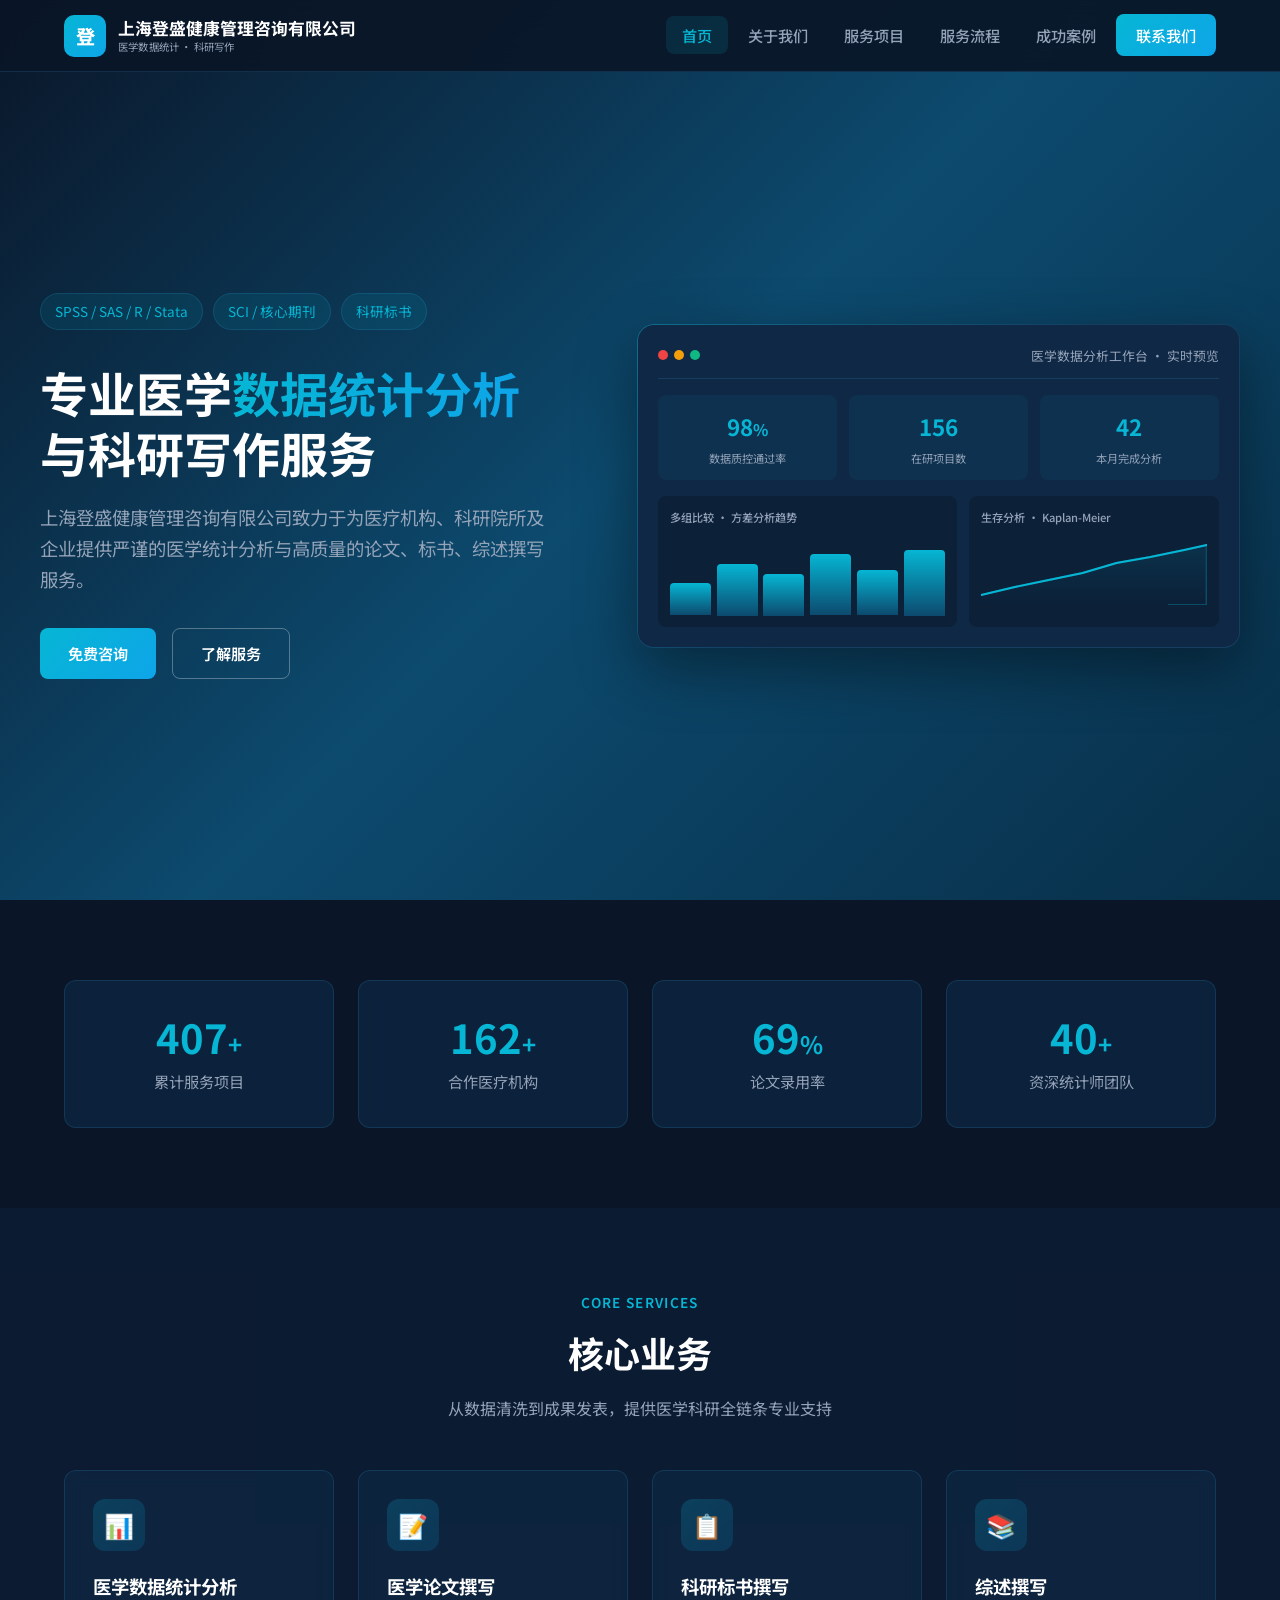
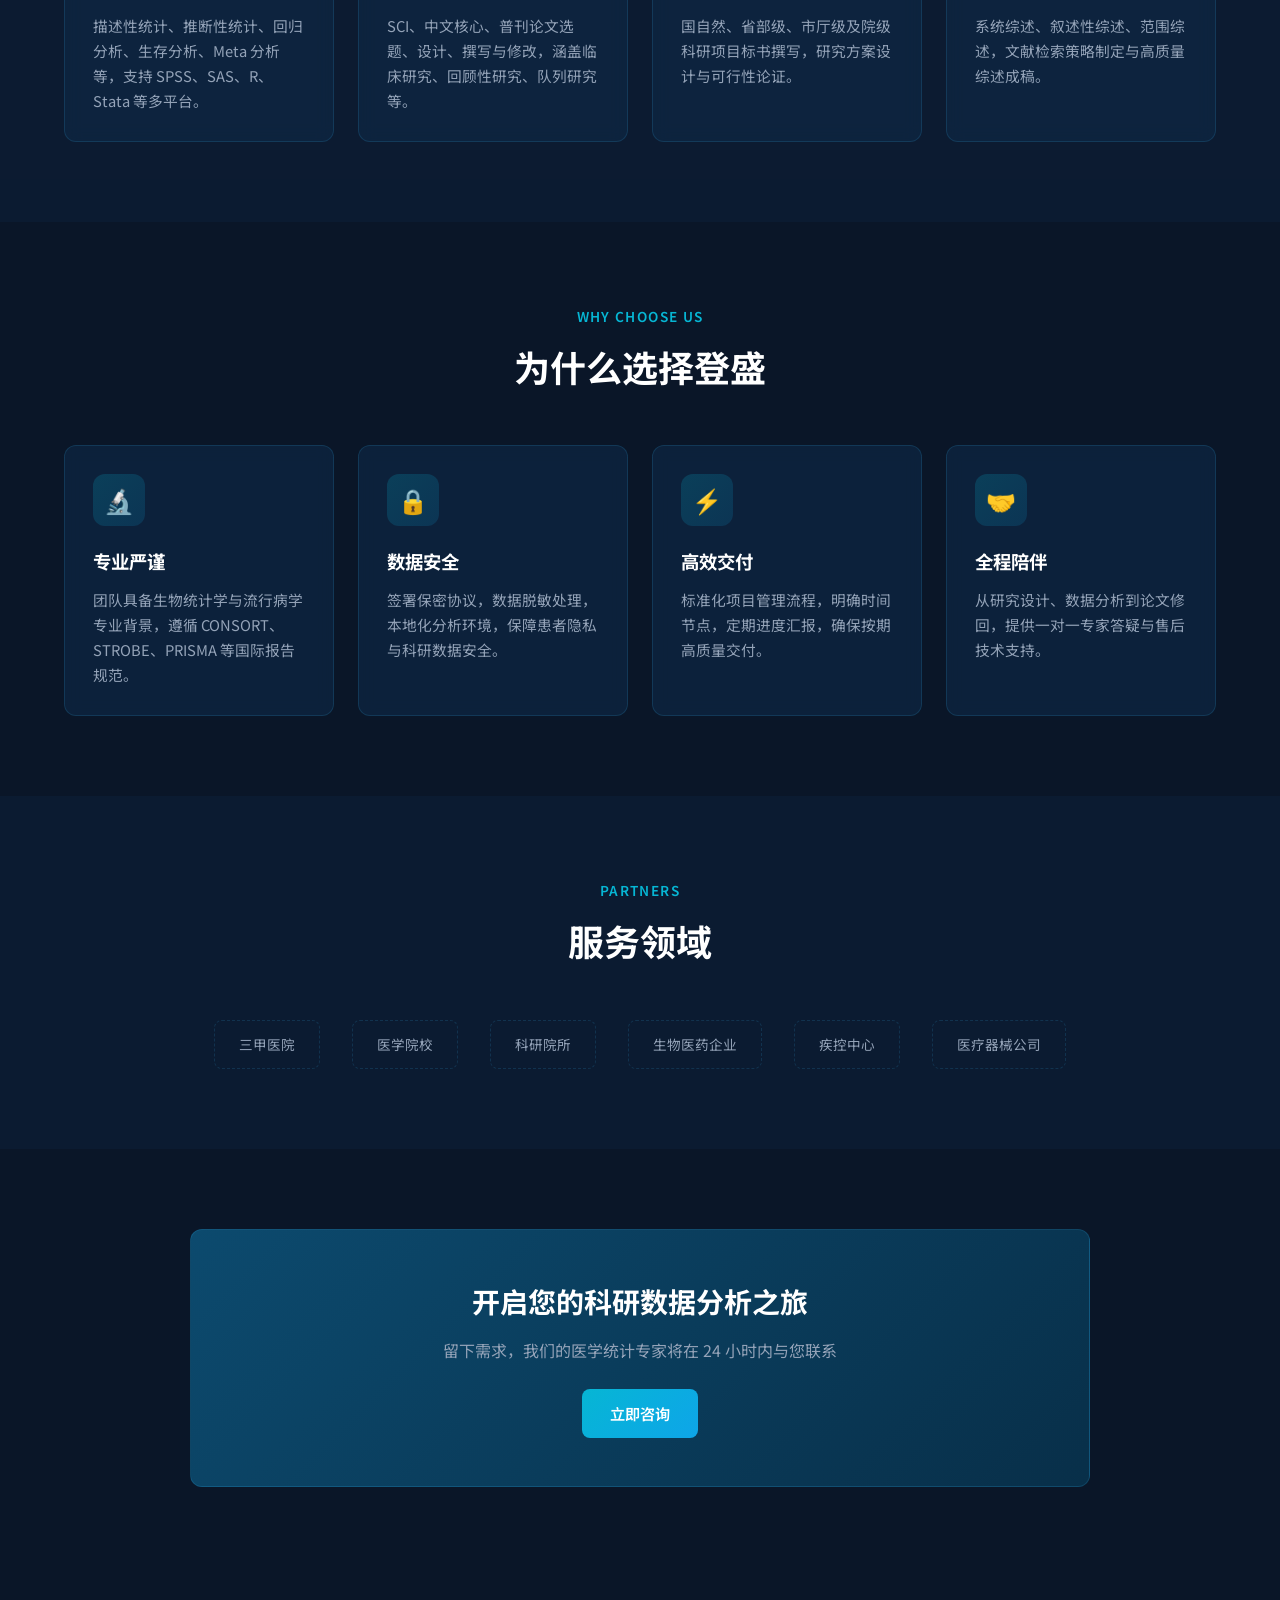
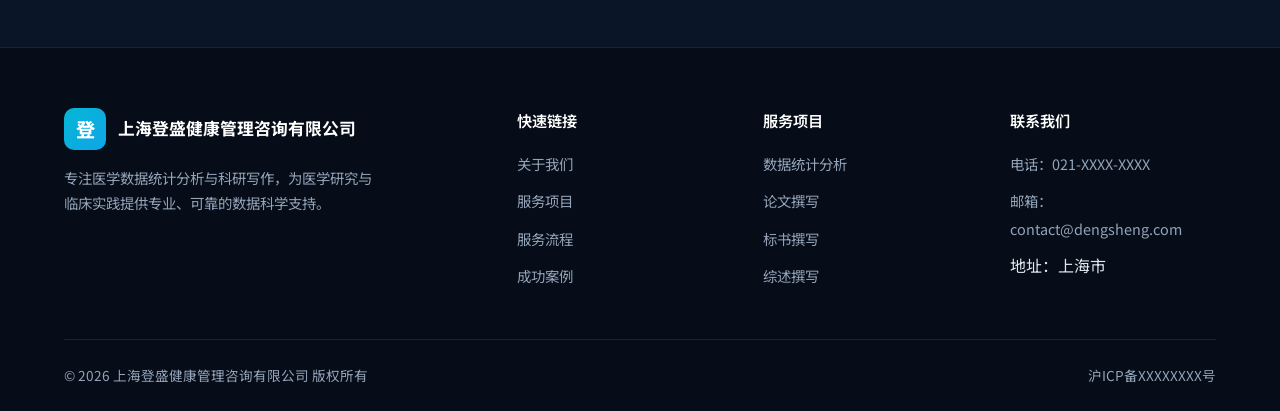
==== index.html @ 16512546 "Add files via upload" ====
<!DOCTYPE html>
<html lang="zh-CN">
<head>
  <meta charset="UTF-8">
  <meta name="viewport" content="width=device-width, initial-scale=1.0">
  <meta name="description" content="上海登盛健康管理咨询有限公司 - 专注医学数据统计分析、论文撰写、标书撰写与综述撰写">
  <title>首页 - 上海登盛健康管理咨询有限公司</title>
  <link rel="preconnect" href="https://fonts.googleapis.com">
  <link rel="preconnect" href="https://fonts.gstatic.com" crossorigin>
  <link href="https://fonts.googleapis.com/css2?family=Noto+Sans+SC:wght@400;500;600;700&display=swap" rel="stylesheet">
  <link rel="stylesheet" href="css/style.css">
</head>
<body>
  <header class="site-header">
    <div class="container nav-inner">
      <a href="index.html" class="logo">
        <div class="logo-icon">登</div>
        <div class="logo-text">
          上海登盛健康管理咨询有限公司
          <small>医学数据统计 · 科研写作</small>
        </div>
      </a>
      <button class="nav-toggle" aria-label="打开菜单" aria-expanded="false">
        <span></span><span></span><span></span>
      </button>
      <ul class="nav-menu">
        <li><a href="index.html" class="active">首页</a></li>
        <li><a href="about.html">关于我们</a></li>
        <li><a href="services.html">服务项目</a></li>
        <li><a href="process.html">服务流程</a></li>
        <li><a href="cases.html">成功案例</a></li>
        <li><a href="contact.html" class="nav-cta">联系我们</a></li>
      </ul>
    </div>
  </header>

  <section class="hero">
    <div class="container hero-grid">
      <div class="hero-content fade-in">
        <div class="hero-tags">
          <span class="hero-tag">SPSS / SAS / R / Stata</span>
          <span class="hero-tag">SCI / 核心期刊</span>
          <span class="hero-tag">科研标书</span>
        </div>
        <h1>专业医学<span>数据统计分析</span><br>与科研写作服务</h1>
        <p class="subtitle">上海登盛健康管理咨询有限公司致力于为医疗机构、科研院所及企业提供严谨的医学统计分析与高质量的论文、标书、综述撰写服务。</p>
        <div class="hero-actions">
          <a href="contact.html" class="btn btn-primary">免费咨询</a>
          <a href="services.html" class="btn btn-outline">了解服务</a>
        </div>
      </div>
      <div class="dashboard-preview fade-in">
        <div class="dash-header">
          <div class="dash-dots"><span></span><span></span><span></span></div>
          <span class="dash-title">医学数据分析工作台 · 实时预览</span>
        </div>
        <div class="dash-stats">
          <div class="dash-stat">
            <div class="value" data-count="98" data-suffix="%">0%</div>
            <div class="label">数据质控通过率</div>
          </div>
          <div class="dash-stat">
            <div class="value" data-count="156" data-suffix="">0</div>
            <div class="label">在研项目数</div>
          </div>
          <div class="dash-stat">
            <div class="value" data-count="42" data-suffix="">0</div>
            <div class="label">本月完成分析</div>
          </div>
        </div>
        <div class="dash-charts">
          <div class="chart-box">
            <h4>多组比较 · 方差分析趋势</h4>
            <div class="bar-chart">
              <div class="bar" style="height: 45%; animation-delay: 0.1s"></div>
              <div class="bar" style="height: 72%; animation-delay: 0.2s"></div>
              <div class="bar" style="height: 58%; animation-delay: 0.3s"></div>
              <div class="bar" style="height: 85%; animation-delay: 0.4s"></div>
              <div class="bar" style="height: 63%; animation-delay: 0.5s"></div>
              <div class="bar" style="height: 91%; animation-delay: 0.6s"></div>
            </div>
          </div>
          <div class="chart-box line-chart">
            <h4>生存分析 · Kaplan-Meier</h4>
            <svg viewBox="0 0 200 70" preserveAspectRatio="none">
              <defs>
                <linearGradient id="lineGradient" x1="0" y1="0" x2="0" y2="1">
                  <stop offset="0%" stop-color="#06b6d4" stop-opacity="0.4"/>
                  <stop offset="100%" stop-color="#06b6d4" stop-opacity="0"/>
                </linearGradient>
              </defs>
              <path class="area" d="M0,60 L30,52 L60,45 L90,38 L120,28 L150,22 L180,15 L200,10 L200,70 L0,70 Z"/>
              <path d="M0,60 L30,52 L60,45 L90,38 L120,28 L150,22 L180,15 L200,10"/>
            </svg>
          </div>
        </div>
      </div>
    </div>
  </section>

  <section class="section">
    <div class="container">
      <div class="stats-row fade-in">
        <div class="stat-item card">
          <div class="number" data-count="500" data-suffix="+">0</div>
          <p>累计服务项目</p>
        </div>
        <div class="stat-item card">
          <div class="number" data-count="200" data-suffix="+">0</div>
          <p>合作医疗机构</p>
        </div>
        <div class="stat-item card">
          <div class="number" data-count="85" data-suffix="%">0</div>
          <p>论文录用率</p>
        </div>
        <div class="stat-item card">
          <div class="number" data-count="50" data-suffix="+">0</div>
          <p>资深统计师团队</p>
        </div>
      </div>
    </div>
  </section>

  <section class="section section-alt">
    <div class="container">
      <div class="section-header fade-in">
        <span class="section-label">Core Services</span>
        <h2>核心业务</h2>
        <p>从数据清洗到成果发表，提供医学科研全链条专业支持</p>
      </div>
      <div class="services-grid">
        <a href="services.html#analysis" class="card fade-in">
          <div class="card-icon">📊</div>
          <h3>医学数据统计分析</h3>
          <p>描述性统计、推断性统计、回归分析、生存分析、Meta 分析等，支持 SPSS、SAS、R、Stata 等多平台。</p>
        </a>
        <a href="services.html#paper" class="card fade-in">
          <div class="card-icon">📝</div>
          <h3>医学论文撰写</h3>
          <p>SCI、中文核心、普刊论文选题、设计、撰写与修改，涵盖临床研究、回顾性研究、队列研究等。</p>
        </a>
        <a href="services.html#bid" class="card fade-in">
          <div class="card-icon">📋</div>
          <h3>科研标书撰写</h3>
          <p>国自然、省部级、市厅级及院级科研项目标书撰写，研究方案设计与可行性论证。</p>
        </a>
        <a href="services.html#review" class="card fade-in">
          <div class="card-icon">📚</div>
          <h3>综述撰写</h3>
          <p>系统综述、叙述性综述、范围综述，文献检索策略制定与高质量综述成稿。</p>
        </a>
      </div>
    </div>
  </section>

  <section class="section">
    <div class="container">
      <div class="section-header fade-in">
        <span class="section-label">Why Choose Us</span>
        <h2>为什么选择登盛</h2>
      </div>
      <div class="services-grid">
        <div class="card fade-in">
          <div class="card-icon">🔬</div>
          <h3>专业严谨</h3>
          <p>团队具备生物统计学与流行病学专业背景，遵循 CONSORT、STROBE、PRISMA 等国际报告规范。</p>
        </div>
        <div class="card fade-in">
          <div class="card-icon">🔒</div>
          <h3>数据安全</h3>
          <p>签署保密协议，数据脱敏处理，本地化分析环境，保障患者隐私与科研数据安全。</p>
        </div>
        <div class="card fade-in">
          <div class="card-icon">⚡</div>
          <h3>高效交付</h3>
          <p>标准化项目管理流程，明确时间节点，定期进度汇报，确保按期高质量交付。</p>
        </div>
        <div class="card fade-in">
          <div class="card-icon">🤝</div>
          <h3>全程陪伴</h3>
          <p>从研究设计、数据分析到论文修回，提供一对一专家答疑与售后技术支持。</p>
        </div>
      </div>
    </div>
  </section>

  <section class="section section-alt">
    <div class="container">
      <div class="section-header fade-in">
        <span class="section-label">Partners</span>
        <h2>服务领域</h2>
      </div>
      <div class="trust-logos fade-in">
        <span>三甲医院</span>
        <span>医学院校</span>
        <span>科研院所</span>
        <span>生物医药企业</span>
        <span>疾控中心</span>
        <span>医疗器械公司</span>
      </div>
    </div>
  </section>

  <section class="section">
    <div class="container">
      <div class="cta-banner fade-in">
        <h2>开启您的科研数据分析之旅</h2>
        <p>留下需求，我们的医学统计专家将在 24 小时内与您联系</p>
        <a href="contact.html" class="btn btn-primary">立即咨询</a>
      </div>
    </div>
  </section>

  <footer class="site-footer">
    <div class="container">
      <div class="footer-grid">
        <div class="footer-brand">
          <a href="index.html" class="logo">
            <div class="logo-icon">登</div>
            <div class="logo-text">上海登盛健康管理咨询有限公司</div>
          </a>
          <p>专注医学数据统计分析与科研写作，为医学研究与临床实践提供专业、可靠的数据科学支持。</p>
        </div>
        <div class="footer-col">
          <h4>快速链接</h4>
          <ul>
            <li><a href="about.html">关于我们</a></li>
            <li><a href="services.html">服务项目</a></li>
            <li><a href="process.html">服务流程</a></li>
            <li><a href="cases.html">成功案例</a></li>
          </ul>
        </div>
        <div class="footer-col">
          <h4>服务项目</h4>
          <ul>
            <li><a href="services.html#analysis">数据统计分析</a></li>
            <li><a href="services.html#paper">论文撰写</a></li>
            <li><a href="services.html#bid">标书撰写</a></li>
            <li><a href="services.html#review">综述撰写</a></li>
          </ul>
        </div>
        <div class="footer-col">
          <h4>联系我们</h4>
          <ul>
            <li><a href="tel:021-00000000">电话：021-XXXX-XXXX</a></li>
            <li><a href="mailto:contact@dengsheng.com">邮箱：contact@dengsheng.com</a></li>
            <li>地址：上海市</li>
          </ul>
        </div>
      </div>
      <div class="footer-bottom">
        <span>© 2026 上海登盛健康管理咨询有限公司 版权所有</span>
        <span>沪ICP备XXXXXXXX号</span>
      </div>
    </div>
  </footer>

  <script src="js/main.js"></script>
</body>
</html>
---- css/style.css ----
/* ===== 上海登盛健康管理咨询有限公司 - 官网样式 ===== */
:root {
  --primary: #0c4a6e;
  --primary-dark: #082f49;
  --primary-light: #0ea5e9;
  --accent: #06b6d4;
  --accent-glow: rgba(6, 182, 212, 0.35);
  --success: #10b981;
  --warning: #f59e0b;
  --bg-dark: #0a1628;
  --bg-card: rgba(15, 40, 70, 0.65);
  --bg-card-solid: #0f2846;
  --text: #e2e8f0;
  --text-muted: #94a3b8;
  --border: rgba(56, 189, 248, 0.15);
  --gradient-hero: linear-gradient(135deg, #0a1628 0%, #0c4a6e 50%, #082f49 100%);
  --shadow: 0 4px 24px rgba(0, 0, 0, 0.25);
  --radius: 12px;
  --nav-height: 72px;
  --font: "Noto Sans SC", "PingFang SC", "Microsoft YaHei", sans-serif;
}

*, *::before, *::after { box-sizing: border-box; margin: 0; padding: 0; }

html { scroll-behavior: smooth; }

body {
  font-family: var(--font);
  background: var(--bg-dark);
  color: var(--text);
  line-height: 1.7;
  min-height: 100vh;
  overflow-x: hidden;
}

a { color: var(--accent); text-decoration: none; transition: color 0.2s; }
a:hover { color: var(--primary-light); }

img { max-width: 100%; height: auto; display: block; }

.container {
  width: 100%;
  max-width: 1200px;
  margin: 0 auto;
  padding: 0 24px;
}

/* ===== 导航 ===== */
.site-header {
  position: fixed;
  top: 0;
  left: 0;
  right: 0;
  z-index: 1000;
  height: var(--nav-height);
  background: rgba(10, 22, 40, 0.92);
  backdrop-filter: blur(12px);
  border-bottom: 1px solid var(--border);
  transition: box-shadow 0.3s;
}

.site-header.scrolled { box-shadow: var(--shadow); }

.nav-inner {
  display: flex;
  align-items: center;
  justify-content: space-between;
  height: var(--nav-height);
}

.logo {
  display: flex;
  align-items: center;
  gap: 12px;
  color: #fff;
  font-weight: 700;
  font-size: 1.05rem;
  white-space: nowrap;
}

.logo-icon {
  width: 42px;
  height: 42px;
  background: linear-gradient(135deg, var(--accent), var(--primary-light));
  border-radius: 10px;
  display: flex;
  align-items: center;
  justify-content: center;
  font-size: 1.2rem;
  font-weight: 800;
  color: #fff;
  flex-shrink: 0;
}

.logo-text { line-height: 1.3; }
.logo-text small {
  display: block;
  font-size: 0.65rem;
  font-weight: 400;
  color: var(--text-muted);
  letter-spacing: 0.02em;
}

.nav-menu {
  display: flex;
  align-items: center;
  gap: 4px;
  list-style: none;
}

.nav-menu a {
  color: var(--text-muted);
  padding: 8px 16px;
  border-radius: 8px;
  font-size: 0.95rem;
  font-weight: 500;
  transition: all 0.2s;
}

.nav-menu a:hover,
.nav-menu a.active {
  color: #fff;
  background: rgba(6, 182, 212, 0.12);
}

.nav-menu a.active { color: var(--accent); }

.nav-cta {
  background: linear-gradient(135deg, var(--accent), var(--primary-light));
  color: #fff !important;
  padding: 10px 20px !important;
  border-radius: 8px;
  font-weight: 600;
}

.nav-cta:hover {
  transform: translateY(-1px);
  box-shadow: 0 4px 16px var(--accent-glow);
  color: #fff !important;
}

.nav-toggle {
  display: none;
  flex-direction: column;
  gap: 5px;
  background: none;
  border: none;
  cursor: pointer;
  padding: 8px;
}

.nav-toggle span {
  width: 24px;
  height: 2px;
  background: #fff;
  border-radius: 2px;
  transition: 0.3s;
}

/* ===== 页脚 ===== */
.site-footer {
  background: #060d18;
  border-top: 1px solid var(--border);
  padding: 60px 0 24px;
  margin-top: 80px;
}

.footer-grid {
  display: grid;
  grid-template-columns: 2fr 1fr 1fr 1fr;
  gap: 40px;
  margin-bottom: 40px;
}

.footer-brand p {
  color: var(--text-muted);
  font-size: 0.9rem;
  margin-top: 16px;
  max-width: 320px;
}

.footer-col h4 {
  color: #fff;
  font-size: 0.95rem;
  margin-bottom: 16px;
  font-weight: 600;
}

.footer-col ul { list-style: none; }
.footer-col li { margin-bottom: 10px; }
.footer-col a { color: var(--text-muted); font-size: 0.9rem; }
.footer-col a:hover { color: var(--accent); }

.footer-bottom {
  padding-top: 24px;
  border-top: 1px solid var(--border);
  display: flex;
  justify-content: space-between;
  align-items: center;
  flex-wrap: wrap;
  gap: 12px;
  font-size: 0.85rem;
  color: var(--text-muted);
}

/* ===== 通用区块 ===== */
.page-hero {
  padding: calc(var(--nav-height) + 80px) 0 60px;
  background: var(--gradient-hero);
  position: relative;
  overflow: hidden;
}

.page-hero::before {
  content: "";
  position: absolute;
  inset: 0;
  background:
    radial-gradient(ellipse 80% 50% at 70% 20%, rgba(6, 182, 212, 0.12), transparent),
    radial-gradient(ellipse 60% 40% at 20% 80%, rgba(14, 165, 233, 0.08), transparent);
  pointer-events: none;
}

.page-hero .container { position: relative; z-index: 1; }

.page-hero h1 {
  font-size: clamp(2rem, 5vw, 2.75rem);
  font-weight: 700;
  color: #fff;
  margin-bottom: 16px;
  line-height: 1.3;
}

.page-hero .breadcrumb {
  font-size: 0.9rem;
  color: var(--text-muted);
  margin-bottom: 12px;
}

.page-hero .breadcrumb a { color: var(--accent); }
.page-hero .lead { color: var(--text-muted); font-size: 1.1rem; max-width: 640px; }

.section { padding: 80px 0; }
.section-alt { background: rgba(15, 40, 70, 0.3); }

.section-header {
  text-align: center;
  margin-bottom: 48px;
}

.section-header h2 {
  font-size: clamp(1.75rem, 3vw, 2.25rem);
  color: #fff;
  margin-bottom: 12px;
}

.section-header p {
  color: var(--text-muted);
  max-width: 600px;
  margin: 0 auto;
}

.section-label {
  display: inline-block;
  color: var(--accent);
  font-size: 0.85rem;
  font-weight: 600;
  letter-spacing: 0.1em;
  text-transform: uppercase;
  margin-bottom: 8px;
}

/* ===== 按钮 ===== */
.btn {
  display: inline-flex;
  align-items: center;
  gap: 8px;
  padding: 12px 28px;
  border-radius: 8px;
  font-size: 0.95rem;
  font-weight: 600;
  border: none;
  cursor: pointer;
  transition: all 0.25s;
  font-family: inherit;
}

.btn-primary {
  background: linear-gradient(135deg, var(--accent), var(--primary-light));
  color: #fff;
}

.btn-primary:hover {
  transform: translateY(-2px);
  box-shadow: 0 8px 24px var(--accent-glow);
  color: #fff;
}

.btn-outline {
  background: transparent;
  color: #fff;
  border: 1px solid rgba(255, 255, 255, 0.3);
}

.btn-outline:hover {
  border-color: var(--accent);
  color: var(--accent);
  background: rgba(6, 182, 212, 0.08);
}

/* ===== 卡片 ===== */
.card {
  background: var(--bg-card);
  border: 1px solid var(--border);
  border-radius: var(--radius);
  padding: 28px;
  backdrop-filter: blur(8px);
  transition: transform 0.3s, border-color 0.3s, box-shadow 0.3s;
}

.card:hover {
  transform: translateY(-4px);
  border-color: rgba(6, 182, 212, 0.35);
  box-shadow: 0 12px 40px rgba(0, 0, 0, 0.3);
}

.card-icon {
  width: 52px;
  height: 52px;
  border-radius: 12px;
  background: linear-gradient(135deg, rgba(6, 182, 212, 0.2), rgba(14, 165, 233, 0.15));
  display: flex;
  align-items: center;
  justify-content: center;
  font-size: 1.5rem;
  margin-bottom: 20px;
}

.card h3 {
  color: #fff;
  font-size: 1.15rem;
  margin-bottom: 10px;
}

.card p { color: var(--text-muted); font-size: 0.92rem; }

/* ===== 首页 Hero ===== */
.hero {
  min-height: 100vh;
  display: flex;
  align-items: center;
  padding-top: var(--nav-height);
  background: var(--gradient-hero);
  position: relative;
  overflow: hidden;
}

.hero-grid {
  display: grid;
  grid-template-columns: 1fr 1.1fr;
  gap: 48px;
  align-items: center;
  padding: 60px 0;
}

.hero-content h1 {
  font-size: clamp(2rem, 4.5vw, 3rem);
  font-weight: 700;
  color: #fff;
  line-height: 1.25;
  margin-bottom: 20px;
}

.hero-content h1 span {
  background: linear-gradient(90deg, var(--accent), var(--primary-light));
  -webkit-background-clip: text;
  -webkit-text-fill-color: transparent;
  background-clip: text;
}

.hero-content .subtitle {
  font-size: 1.15rem;
  color: var(--text-muted);
  margin-bottom: 32px;
  max-width: 520px;
}

.hero-tags {
  display: flex;
  flex-wrap: wrap;
  gap: 10px;
  margin-bottom: 32px;
}

.hero-tag {
  padding: 6px 14px;
  background: rgba(6, 182, 212, 0.1);
  border: 1px solid var(--border);
  border-radius: 20px;
  font-size: 0.85rem;
  color: var(--accent);
}

.hero-actions { display: flex; gap: 16px; flex-wrap: wrap; }

/* ===== 数据大屏 ===== */
.dashboard-preview {
  background: var(--bg-card-solid);
  border: 1px solid var(--border);
  border-radius: 16px;
  padding: 20px;
  box-shadow: 0 20px 60px rgba(0, 0, 0, 0.4);
  position: relative;
}

.dashboard-preview::before {
  content: "";
  position: absolute;
  inset: -1px;
  border-radius: 17px;
  padding: 1px;
  background: linear-gradient(135deg, rgba(6, 182, 212, 0.4), transparent 50%);
  -webkit-mask: linear-gradient(#fff 0 0) content-box, linear-gradient(#fff 0 0);
  mask: linear-gradient(#fff 0 0) content-box, linear-gradient(#fff 0 0);
  -webkit-mask-composite: xor;
  mask-composite: exclude;
  pointer-events: none;
}

.dash-header {
  display: flex;
  align-items: center;
  justify-content: space-between;
  margin-bottom: 16px;
  padding-bottom: 12px;
  border-bottom: 1px solid var(--border);
}

.dash-dots { display: flex; gap: 6px; }
.dash-dots span {
  width: 10px;
  height: 10px;
  border-radius: 50%;
  background: #334155;
}
.dash-dots span:nth-child(1) { background: #ef4444; }
.dash-dots span:nth-child(2) { background: #f59e0b; }
.dash-dots span:nth-child(3) { background: #10b981; }

.dash-title { font-size: 0.8rem; color: var(--text-muted); }

.dash-stats {
  display: grid;
  grid-template-columns: repeat(3, 1fr);
  gap: 12px;
  margin-bottom: 16px;
}

.dash-stat {
  background: rgba(6, 182, 212, 0.06);
  border-radius: 8px;
  padding: 12px;
  text-align: center;
}

.dash-stat .value {
  font-size: 1.4rem;
  font-weight: 700;
  color: var(--accent);
  font-variant-numeric: tabular-nums;
}

.dash-stat .value[data-suffix]::after {
  content: attr(data-suffix);
  font-size: 1rem;
}

.dash-stat .label {
  font-size: 0.7rem;
  color: var(--text-muted);
  margin-top: 4px;
}

.dash-charts {
  display: grid;
  grid-template-columns: 1.2fr 1fr;
  gap: 12px;
}

.chart-box {
  background: rgba(0, 0, 0, 0.2);
  border-radius: 8px;
  padding: 12px;
  min-height: 120px;
}

.chart-box h4 {
  font-size: 0.7rem;
  color: var(--text-muted);
  margin-bottom: 8px;
  font-weight: 500;
}

/* SVG charts styled in HTML */
.bar-chart { display: flex; align-items: flex-end; gap: 6px; height: 80px; padding-top: 8px; }
.bar-chart .bar {
  flex: 1;
  background: linear-gradient(180deg, var(--accent), var(--primary));
  border-radius: 4px 4px 0 0;
  min-height: 8px;
  animation: barGrow 1.2s ease-out forwards;
  transform-origin: bottom;
  transform: scaleY(0);
}

@keyframes barGrow { to { transform: scaleY(1); } }

.line-chart svg { width: 100%; height: 70px; }
.line-chart path {
  fill: none;
  stroke: var(--accent);
  stroke-width: 2;
  stroke-linecap: round;
  stroke-dasharray: 300;
  stroke-dashoffset: 300;
  animation: drawLine 2s ease forwards 0.3s;
}

.line-chart .area { fill: url(#lineGradient); opacity: 0.3; }

@keyframes drawLine { to { stroke-dashoffset: 0; } }

/* ===== 统计数字 ===== */
.stats-row {
  display: grid;
  grid-template-columns: repeat(4, 1fr);
  gap: 24px;
}

.stat-item {
  text-align: center;
  padding: 32px 20px;
}

.stat-item .number {
  font-size: 2.5rem;
  font-weight: 700;
  color: var(--accent);
  line-height: 1.2;
}

.stat-item .number[data-suffix]::after {
  content: attr(data-suffix);
  font-size: 1.5rem;
}

.stat-item p { color: var(--text-muted); margin-top: 8px; font-size: 0.95rem; }

/* ===== 服务网格 ===== */
.services-grid {
  display: grid;
  grid-template-columns: repeat(auto-fit, minmax(260px, 1fr));
  gap: 24px;
}

/* ===== 流程 ===== */
.process-steps {
  display: grid;
  grid-template-columns: repeat(5, 1fr);
  gap: 16px;
  position: relative;
}

.process-steps::before {
  content: "";
  position: absolute;
  top: 36px;
  left: 10%;
  right: 10%;
  height: 2px;
  background: linear-gradient(90deg, var(--accent), var(--primary-light), var(--accent));
  opacity: 0.3;
  z-index: 0;
}

.process-step {
  text-align: center;
  position: relative;
  z-index: 1;
}

.step-num {
  width: 72px;
  height: 72px;
  margin: 0 auto 16px;
  background: var(--bg-card-solid);
  border: 2px solid var(--accent);
  border-radius: 50%;
  display: flex;
  align-items: center;
  justify-content: center;
  font-size: 1.25rem;
  font-weight: 700;
  color: var(--accent);
}

.process-step h4 { color: #fff; font-size: 0.95rem; margin-bottom: 8px; }
.process-step p { font-size: 0.82rem; color: var(--text-muted); }

/* ===== 案例 ===== */
.cases-grid {
  display: grid;
  grid-template-columns: repeat(auto-fit, minmax(340px, 1fr));
  gap: 24px;
}

.case-card .case-tag {
  display: inline-block;
  padding: 4px 10px;
  background: rgba(6, 182, 212, 0.15);
  color: var(--accent);
  border-radius: 4px;
  font-size: 0.75rem;
  margin-bottom: 12px;
}

.case-card h3 { color: #fff; margin-bottom: 10px; }
.case-metrics {
  display: flex;
  gap: 20px;
  margin-top: 16px;
  padding-top: 16px;
  border-top: 1px solid var(--border);
}

.case-metrics div { text-align: center; flex: 1; }
.case-metrics strong { display: block; color: var(--accent); font-size: 1.1rem; }
.case-metrics span { font-size: 0.75rem; color: var(--text-muted); }

/* ===== 关于页 ===== */
.about-grid {
  display: grid;
  grid-template-columns: 1fr 1fr;
  gap: 48px;
  align-items: start;
}

.about-content h2 { color: #fff; margin-bottom: 20px; font-size: 1.5rem; }
.about-content p { color: var(--text-muted); margin-bottom: 16px; }

.values-grid {
  display: grid;
  grid-template-columns: repeat(2, 1fr);
  gap: 20px;
  margin-top: 32px;
}

.value-item {
  display: flex;
  gap: 16px;
  align-items: flex-start;
}

.value-item .icon {
  width: 44px;
  height: 44px;
  flex-shrink: 0;
  background: rgba(6, 182, 212, 0.15);
  border-radius: 10px;
  display: flex;
  align-items: center;
  justify-content: center;
  font-size: 1.2rem;
}

.value-item h4 { color: #fff; font-size: 0.95rem; margin-bottom: 4px; }
.value-item p { font-size: 0.85rem; color: var(--text-muted); }

.team-grid {
  display: grid;
  grid-template-columns: repeat(auto-fit, minmax(220px, 1fr));
  gap: 24px;
}

.team-card {
  text-align: center;
  padding: 32px 24px;
}

.team-avatar {
  width: 88px;
  height: 88px;
  margin: 0 auto 16px;
  border-radius: 50%;
  background: linear-gradient(135deg, var(--primary), var(--accent));
  display: flex;
  align-items: center;
  justify-content: center;
  font-size: 2rem;
  color: #fff;
  font-weight: 600;
}

.team-card h4 { color: #fff; margin-bottom: 4px; }
.team-card .role { color: var(--accent); font-size: 0.85rem; margin-bottom: 10px; }
.team-card p { font-size: 0.85rem; color: var(--text-muted); }

/* ===== 服务详情 ===== */
.service-detail {
  display: grid;
  grid-template-columns: 280px 1fr;
  gap: 48px;
  align-items: start;
}

.service-nav {
  position: sticky;
  top: calc(var(--nav-height) + 24px);
}

.service-nav a {
  display: block;
  padding: 12px 16px;
  color: var(--text-muted);
  border-left: 3px solid transparent;
  margin-bottom: 4px;
  border-radius: 0 8px 8px 0;
  transition: all 0.2s;
}

.service-nav a:hover,
.service-nav a.active {
  color: var(--accent);
  background: rgba(6, 182, 212, 0.08);
  border-left-color: var(--accent);
}

.service-block {
  margin-bottom: 48px;
  padding-bottom: 48px;
  border-bottom: 1px solid var(--border);
}

.service-block:last-child { border-bottom: none; margin-bottom: 0; }

.service-block h2 {
  color: #fff;
  font-size: 1.5rem;
  margin-bottom: 16px;
  display: flex;
  align-items: center;
  gap: 12px;
}

.feature-list {
  list-style: none;
  display: grid;
  grid-template-columns: repeat(2, 1fr);
  gap: 12px;
  margin-top: 20px;
}

.feature-list li {
  padding: 12px 16px;
  background: rgba(6, 182, 212, 0.06);
  border-radius: 8px;
  font-size: 0.9rem;
  color: var(--text-muted);
  display: flex;
  align-items: center;
  gap: 8px;
}

.feature-list li::before {
  content: "✓";
  color: var(--success);
  font-weight: 700;
}

.tools-tags {
  display: flex;
  flex-wrap: wrap;
  gap: 8px;
  margin-top: 16px;
}

.tools-tags span {
  padding: 6px 12px;
  background: var(--bg-card-solid);
  border: 1px solid var(--border);
  border-radius: 6px;
  font-size: 0.8rem;
  color: var(--text-muted);
}

/* ===== 联系页 ===== */
.contact-grid {
  display: grid;
  grid-template-columns: 1fr 1.2fr;
  gap: 48px;
}

.contact-info .info-item {
  display: flex;
  gap: 16px;
  margin-bottom: 28px;
}

.info-item .icon {
  width: 48px;
  height: 48px;
  background: rgba(6, 182, 212, 0.12);
  border-radius: 10px;
  display: flex;
  align-items: center;
  justify-content: center;
  font-size: 1.25rem;
  flex-shrink: 0;
}

.info-item h4 { color: #fff; margin-bottom: 4px; font-size: 0.95rem; }
.info-item p { color: var(--text-muted); font-size: 0.9rem; }

.contact-form .form-group { margin-bottom: 20px; }

.contact-form label {
  display: block;
  margin-bottom: 8px;
  font-size: 0.9rem;
  color: var(--text-muted);
}

.contact-form input,
.contact-form select,
.contact-form textarea {
  width: 100%;
  padding: 12px 16px;
  background: rgba(0, 0, 0, 0.25);
  border: 1px solid var(--border);
  border-radius: 8px;
  color: #fff;
  font-family: inherit;
  font-size: 0.95rem;
  transition: border-color 0.2s;
}

.contact-form input:focus,
.contact-form select:focus,
.contact-form textarea:focus {
  outline: none;
  border-color: var(--accent);
}

.contact-form textarea { min-height: 140px; resize: vertical; }

.form-row {
  display: grid;
  grid-template-columns: 1fr 1fr;
  gap: 16px;
}

.form-message {
  padding: 12px 16px;
  border-radius: 8px;
  margin-top: 16px;
  display: none;
  font-size: 0.9rem;
}

.form-message.success {
  display: block;
  background: rgba(16, 185, 129, 0.15);
  color: var(--success);
  border: 1px solid rgba(16, 185, 129, 0.3);
}

/* ===== CTA 条 ===== */
.cta-banner {
  background: linear-gradient(135deg, var(--primary) 0%, var(--primary-dark) 100%);
  border: 1px solid var(--border);
  border-radius: var(--radius);
  padding: 48px;
  text-align: center;
  margin: 0 auto;
  max-width: 900px;
}

.cta-banner h2 { color: #fff; margin-bottom: 12px; font-size: 1.75rem; }
.cta-banner p { color: var(--text-muted); margin-bottom: 24px; }

/* ===== 合作伙伴/信任 ===== */
.trust-logos {
  display: flex;
  flex-wrap: wrap;
  justify-content: center;
  gap: 32px;
  opacity: 0.6;
}

.trust-logos span {
  padding: 12px 24px;
  border: 1px dashed var(--border);
  border-radius: 8px;
  font-size: 0.85rem;
  color: var(--text-muted);
}

/* ===== 响应式 ===== */
@media (max-width: 1024px) {
  .hero-grid { grid-template-columns: 1fr; }
  .dashboard-preview { max-width: 560px; margin: 0 auto; }
  .footer-grid { grid-template-columns: 1fr 1fr; }
  .process-steps { grid-template-columns: repeat(3, 1fr); }
  .process-steps::before { display: none; }
  .stats-row { grid-template-columns: repeat(2, 1fr); }
  .service-detail { grid-template-columns: 1fr; }
  .service-nav { position: static; display: flex; flex-wrap: wrap; gap: 8px; }
  .service-nav a { border-left: none; border-bottom: 2px solid transparent; border-radius: 8px; }
  .about-grid { grid-template-columns: 1fr; }
}

/* ===== 渐入动画 ===== */
.fade-in {
  opacity: 0;
  transform: translateY(24px);
  transition: opacity 0.6s ease, transform 0.6s ease;
}

.fade-in.visible {
  opacity: 1;
  transform: translateY(0);
}

@media (max-width: 768px) {
  .nav-menu {
    position: fixed;
    top: var(--nav-height);
    left: 0;
    right: 0;
    background: rgba(10, 22, 40, 0.98);
    flex-direction: column;
    padding: 20px;
    gap: 4px;
    transform: translateY(-120%);
    opacity: 0;
    transition: 0.3s;
    border-bottom: 1px solid var(--border);
  }

  .nav-menu.open {
    transform: translateY(0);
    opacity: 1;
  }

  .nav-toggle { display: flex; }
  .logo-text { font-size: 0.9rem; }
  .footer-grid { grid-template-columns: 1fr; }
  .dash-stats { grid-template-columns: 1fr; }
  .dash-charts { grid-template-columns: 1fr; }
  .process-steps { grid-template-columns: 1fr; }
  .feature-list { grid-template-columns: 1fr; }
  .contact-grid { grid-template-columns: 1fr; }
  .form-row { grid-template-columns: 1fr; }
  .values-grid { grid-template-columns: 1fr; }
}
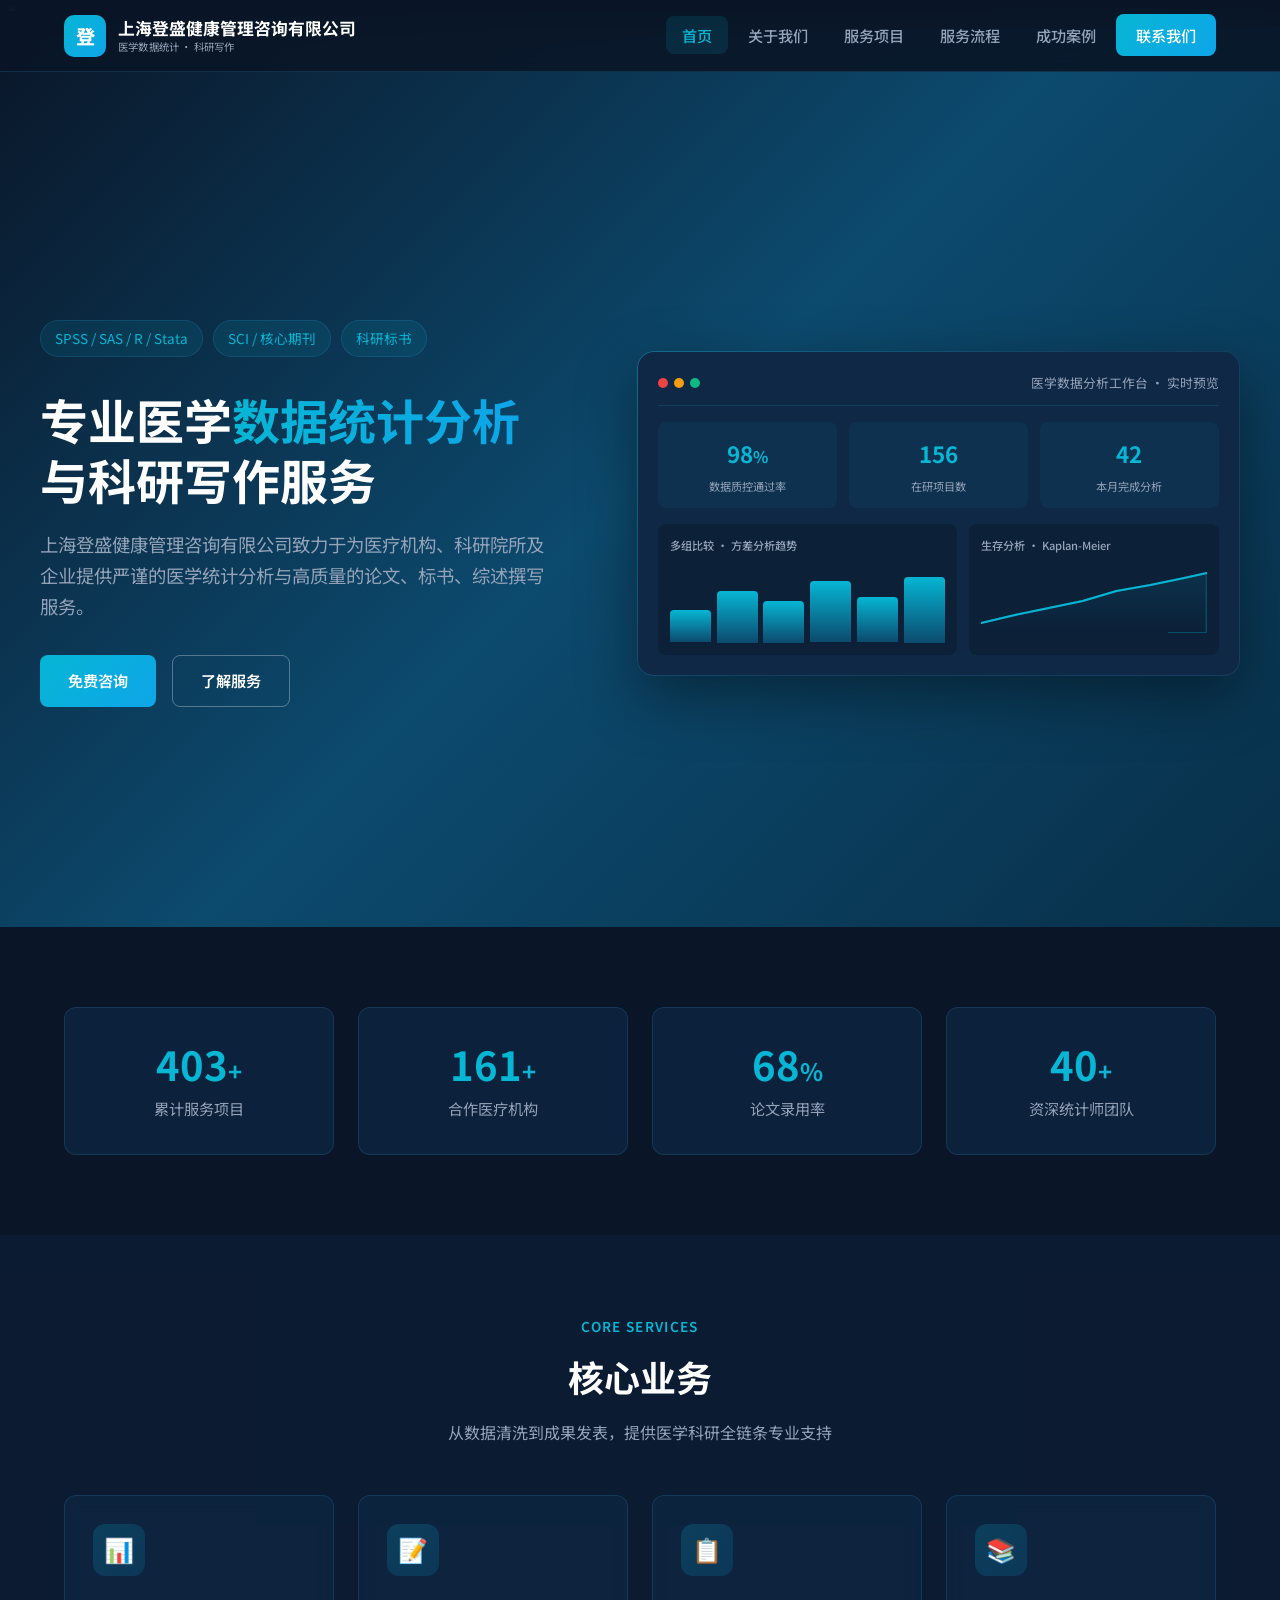
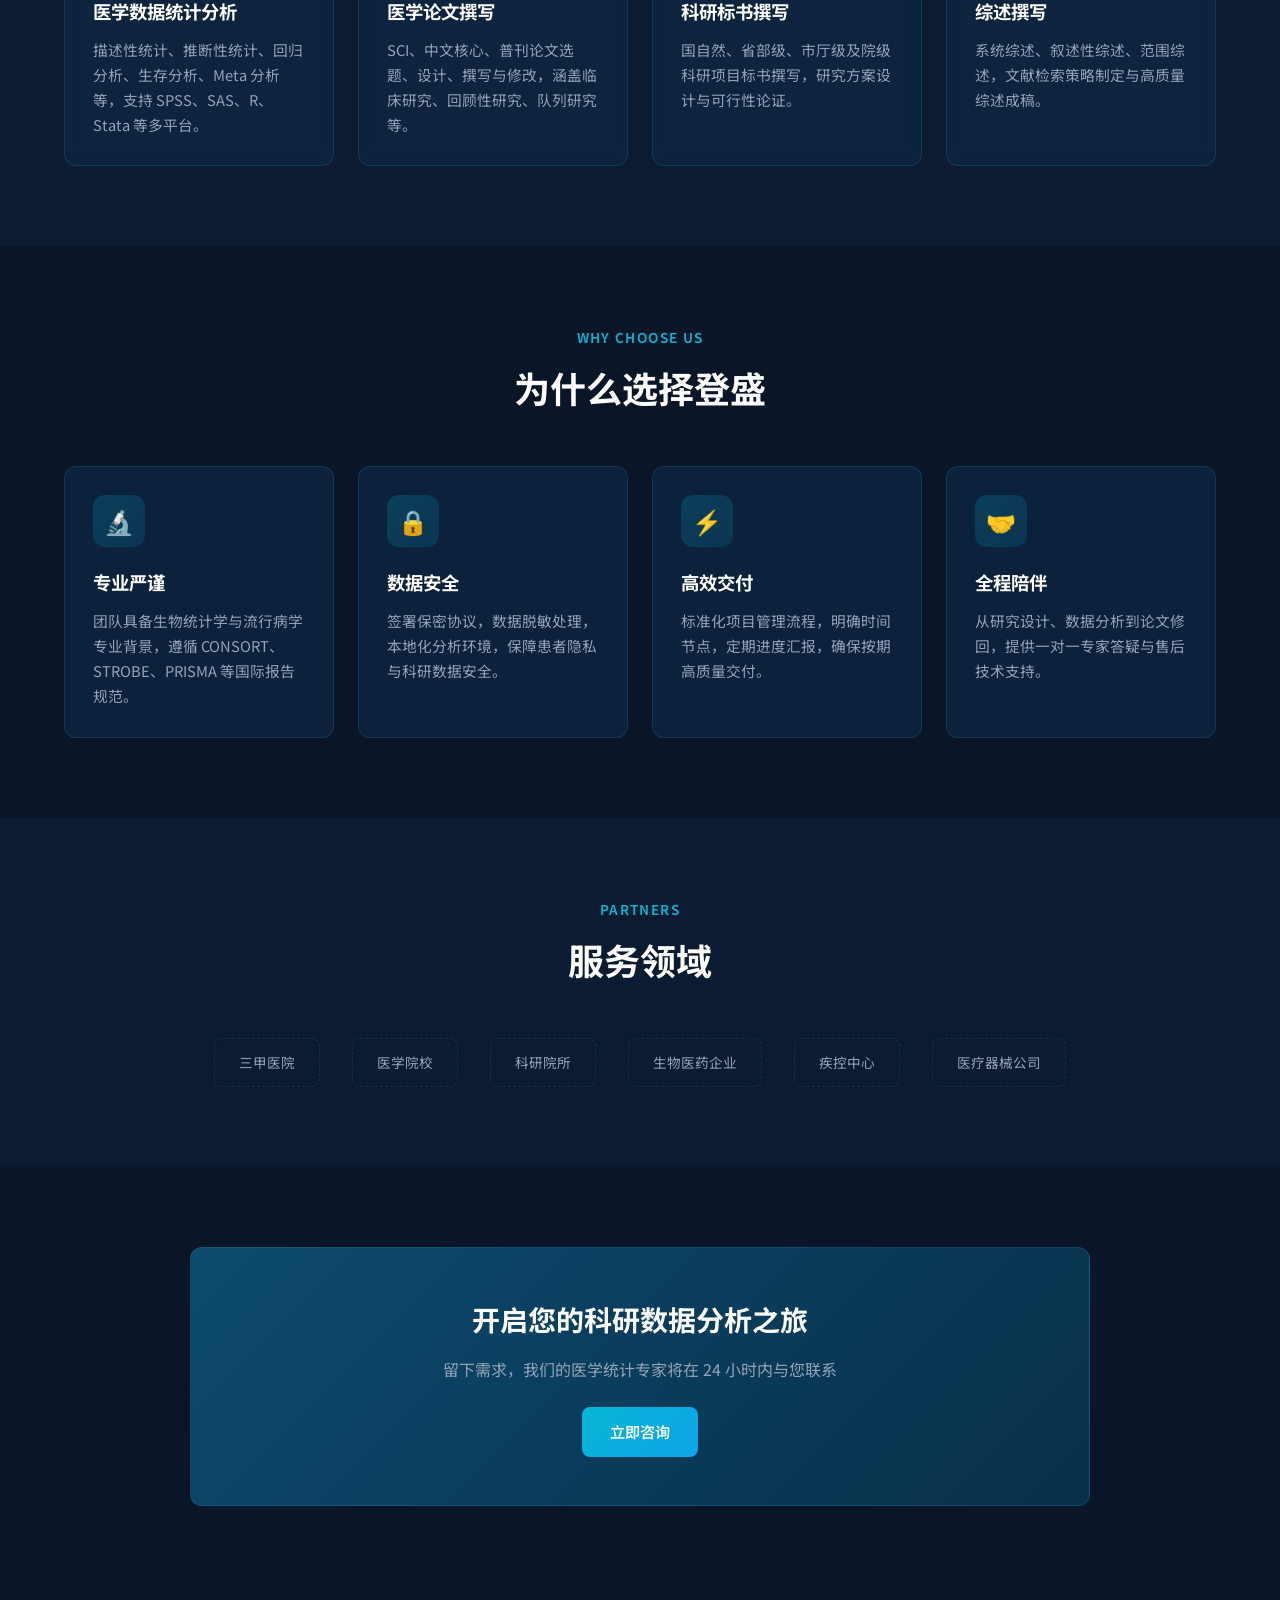
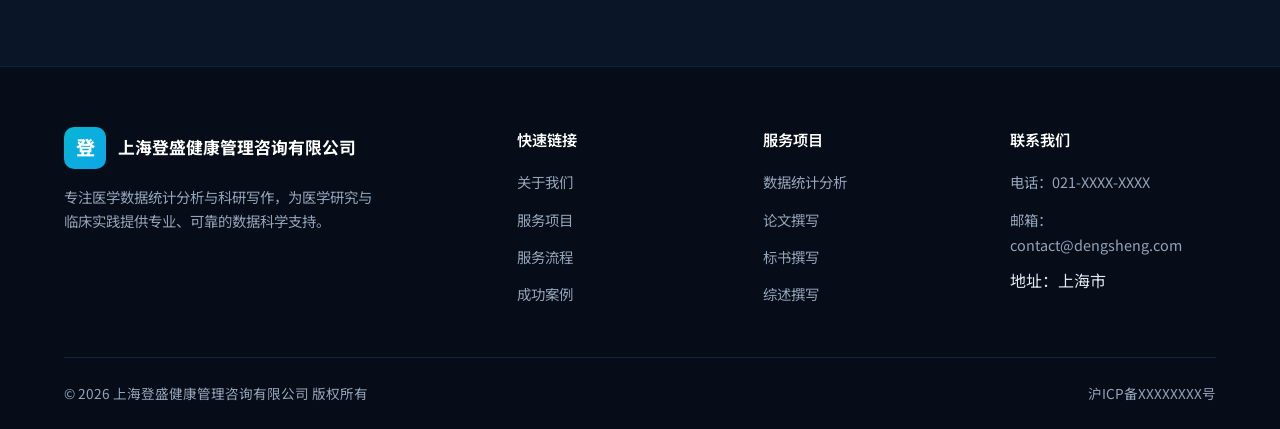
==== commit 14e68cdc: "Update index.html" ====
--- a/index.html
+++ b/index.html
@@ -1,4 +1,4 @@
-<!DOCTYPE html>
+“<!DOCTYPE html>
 <html lang="zh-CN">
 <head>
   <meta charset="UTF-8">
